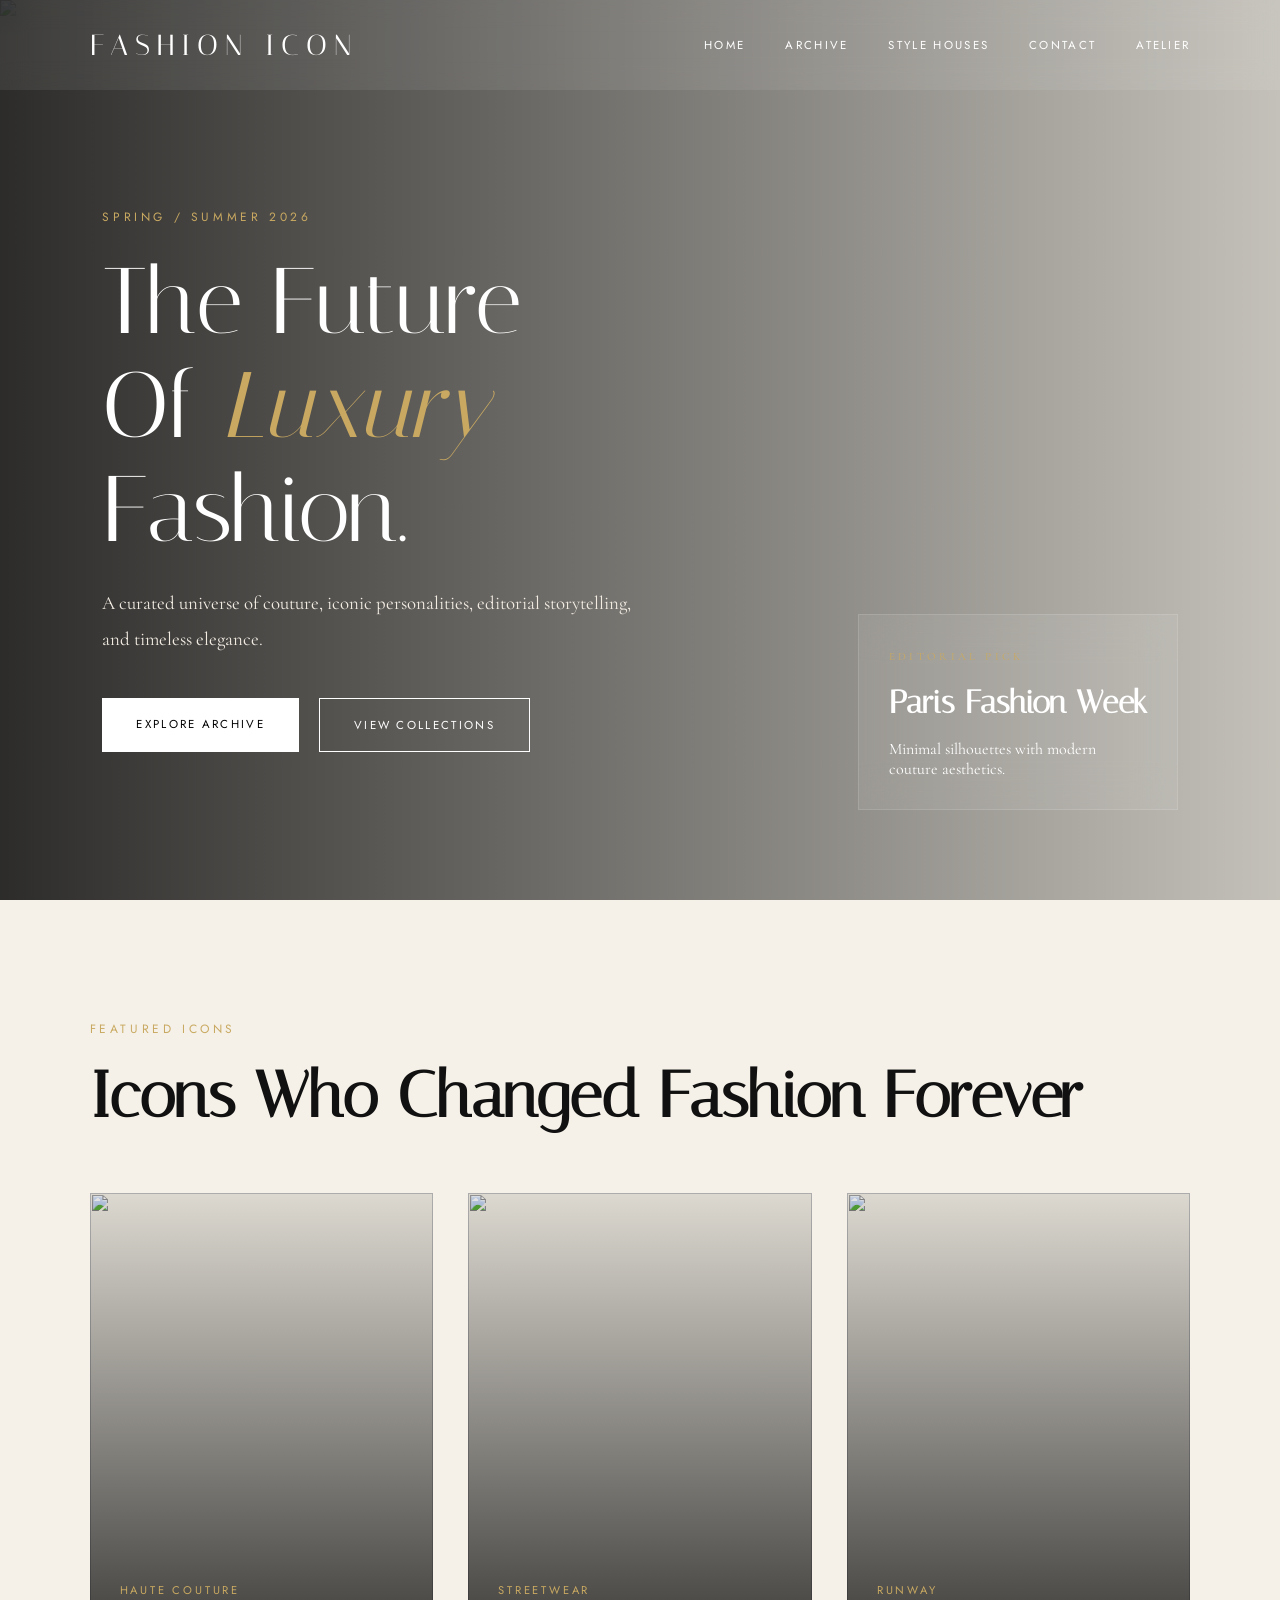
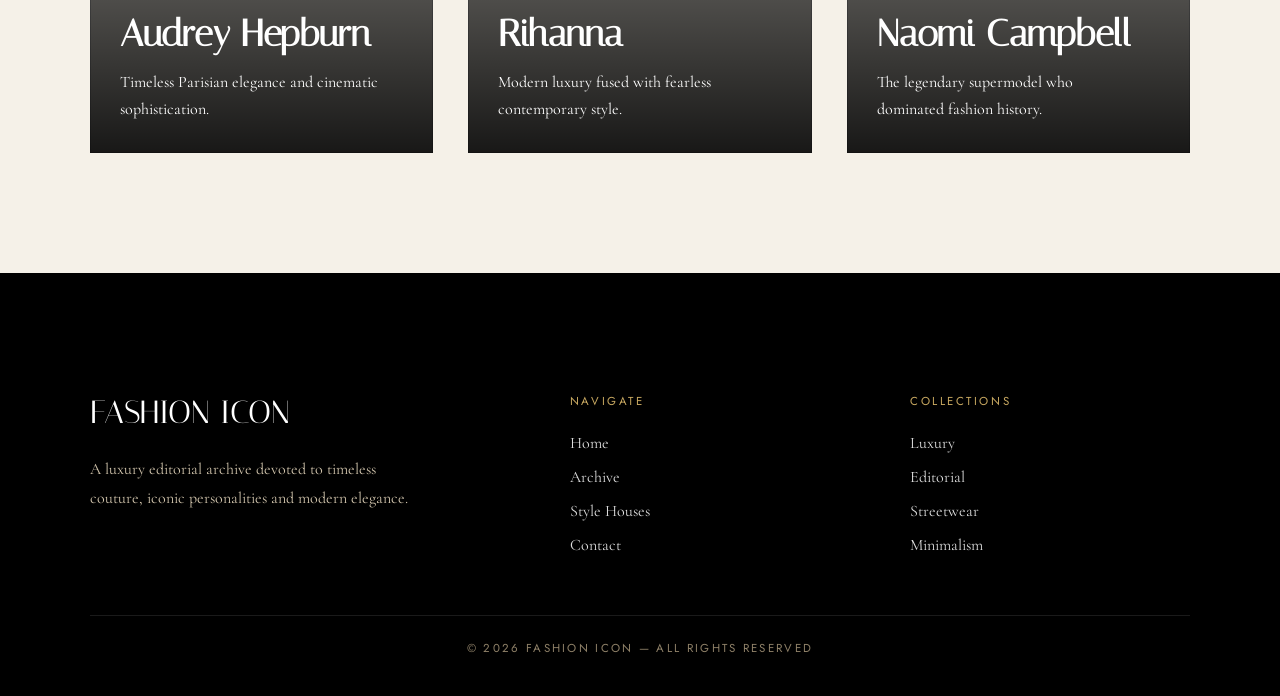
==== index.html @ 8b5f646d "first commit" ====
<!DOCTYPE html>
<html lang="en">

<head>

  <meta charset="UTF-8">
  <meta name="viewport" content="width=device-width, initial-scale=1.0">

  <title>Fashion Icon</title>

  <link rel="stylesheet" href="style.css">

</head>

<body>

  <!-- NAVBAR -->

  <nav class="nav">

    <div class="logo">
      FASHION ICON
    </div>

    <div class="nav-links">
      <a href="index.html">Home</a>
      <a href="archive.html">Archive</a>
      <a href="houses.html">Style Houses</a>
      <a href="contact.html">Contact</a>
      <a href="atelier.html">Atelier</a>
    </div>

  </nav>

  <!-- HERO -->

  <section class="hero">

    <div class="hero-bg">

      <img src="https://images.unsplash.com/photo-1515886657613-9f3515b0c78f?w=1800&q=90">

    </div>

    <div class="hero-overlay"></div>

    <div class="hero-content">

      <div class="eyebrow fade-up">
        SPRING / SUMMER 2026
      </div>

      <h1 class="fade-up delay-1">

        The Future<br>
        Of <span>Luxury</span><br>
        Fashion.

      </h1>

      <p class="fade-up delay-2">

        A curated universe of couture, iconic personalities,
        editorial storytelling, and timeless elegance.

      </p>

      <div class="hero-buttons fade-up delay-3">

        <a href="archive.html" class="btn btn-dark">
          Explore Archive
        </a>

        <a href="houses.html" class="btn btn-light">
          View Collections
        </a>

      </div>

    </div>

    <!-- FLOATING CARD -->

    <div class="floating-card">

      <span>Editorial Pick</span>

      <h3>
        Paris Fashion Week
      </h3>

      <p>
        Minimal silhouettes with modern couture aesthetics.
      </p>

    </div>

  </section>

  <!-- FEATURED -->

  <section class="featured">

    <div class="section-top">

      <div class="eyebrow">
        Featured Icons
      </div>

      <h2>
        Icons Who Changed Fashion Forever
      </h2>

    </div>

    <div class="cards">

      <!-- CARD -->

      <div class="card">

        <img src="https://images.unsplash.com/photo-1487412720507-e7ab37603c6f?w=900&q=80">

        <div class="card-overlay"></div>

        <div class="card-content">

          <div class="category">
            Haute Couture
          </div>

          <h3>
            Audrey Hepburn
          </h3>

          <p>
            Timeless Parisian elegance and cinematic sophistication.
          </p>

        </div>

      </div>

      <!-- CARD -->

      <div class="card">

        <img src="https://images.unsplash.com/photo-1494790108377-be9c29b29330?w=900&q=80">

        <div class="card-overlay"></div>

        <div class="card-content">

          <div class="category">
            Streetwear
          </div>

          <h3>
            Rihanna
          </h3>

          <p>
            Modern luxury fused with fearless contemporary style.
          </p>

        </div>

      </div>

      <!-- CARD -->

      <div class="card">

        <img src="https://images.unsplash.com/photo-1508214751196-bcfd4ca60f91?w=900&q=80">

        <div class="card-overlay"></div>

        <div class="card-content">

          <div class="category">
            Runway
          </div>

          <h3>
            Naomi Campbell
          </h3>

          <p>
            The legendary supermodel who dominated fashion history.
          </p>

        </div>

      </div>

    </div>

  </section>

  <!-- QUOTE -->

  <section class="quote-section">

    <div class="quote-box">

      <div class="quote-line"></div>

    </div>

  </section>

  <!-- FOOTER -->

  <footer>

    <div class="footer-grid">

      <div>

        <div class="footer-logo">
          FASHION ICON
        </div>

        <p class="footer-text">

          A luxury editorial archive devoted to timeless
          couture, iconic personalities and modern elegance.

        </p>

      </div>

      <div>

        <div class="footer-title">
          Navigate
        </div>

        <div class="footer-links">

          <a href="index.html">Home</a>
          <a href="archive.html">Archive</a>
          <a href="houses.html">Style Houses</a>
          <a href="contact.html">Contact</a>

        </div>

      </div>

      <div>

        <div class="footer-title">
          Collections
        </div>

        <div class="footer-links">

          <a href="#">Luxury</a>
          <a href="#">Editorial</a>
          <a href="#">Streetwear</a>
          <a href="#">Minimalism</a>

        </div>

      </div>

    </div>

    <div class="bottom">

      © 2026 Fashion Icon — All Rights Reserved

    </div>

  </footer>

</body>
</html>
---- style.css ----
@import url('https://fonts.googleapis.com/css2?family=Italiana&family=Cormorant+Garamond:wght@300;400;500;600;700&family=Jost:wght@300;400;500;600&display=swap');

*{
  margin:0;
  padding:0;
  box-sizing:border-box;
}

html{
  scroll-behavior:smooth;
}

body{
  background:#F5F1E8;
  overflow-x:hidden;
  font-family:'Cormorant Garamond', serif;
  color:#111;
}

/* NAVBAR */

.nav{
  position:fixed;
  top:0;
  left:0;
  width:100%;

  padding:28px 7%;

  display:flex;
  justify-content:space-between;
  align-items:center;

  background:rgba(255,255,255,0.08);

  backdrop-filter:blur(14px);

  z-index:999;
}

.logo{
  color:white;

  font-family:'Italiana', serif;
  font-size:1.8rem;

  letter-spacing:0.25em;
}

.nav-links{
  display:flex;
  gap:40px;
}

.nav-links a{
  color:white;
  text-decoration:none;

  font-family:'Jost', sans-serif;

  text-transform:uppercase;
  letter-spacing:0.2em;
  font-size:0.72rem;

  position:relative;
}

.nav-links a::after{
  content:"";
  position:absolute;
  left:0;
  bottom:-6px;

  width:0%;
  height:1px;

  background:#C9A961;

  transition:0.4s;
}

.nav-links a:hover::after{
  width:100%;
}

/* HERO SECTIONS */

.hero,
.archive-hero,
.houses-hero,
.contact-hero,
.atelier-hero{
  position:relative;

  min-height:100vh;

  overflow:hidden;

  display:flex;
  align-items:center;

  padding:140px 8% 80px;
}

.hero-bg,
.archive-bg,
.houses-bg,
.contact-bg,
.atelier-bg{
  position:absolute;
  inset:0;

  width:100%;
  height:100%;

  object-fit:cover;

  animation:zoomHero 14s ease-in-out infinite alternate;
}

.hero-overlay,
.archive-overlay,
.houses-overlay,
.contact-overlay,
.atelier-overlay{
  position:absolute;
  inset:0;

  background:linear-gradient(
    to right,
    rgba(0,0,0,0.82),
    rgba(0,0,0,0.2)
  );
}

.hero-content,
.archive-content,
.houses-content,
.contact-content,
.atelier-content{
  position:relative;
  z-index:2;

  max-width:760px;

  color:white;
}

.eyebrow{
  font-family:'Jost', sans-serif;

  text-transform:uppercase;
  letter-spacing:0.3em;

  font-size:0.75rem;

  color:#C9A961;
}

/* HERO TEXT */

.hero-content h1,
.archive-content h1,
.houses-content h1,
.contact-content h1,
.atelier-content h1{
  font-size:5.8rem;

  line-height:1.12;

  margin:24px 0;

  font-family:'Italiana', serif;

  font-weight:400;
}

.hero-content span,
.archive-content span,
.houses-content span,
.contact-content span,
.atelier-content span{
  color:#C9A961;
  font-style:italic;
}

.hero-content p,
.archive-content p,
.houses-content p,
.contact-content p,
.atelier-content p{
  max-width:560px;

  line-height:1.9;

  font-size:1.18rem;

  color:#f2ece3;
}

/* BUTTONS */

.hero-buttons{
  display:flex;
  gap:20px;

  margin-top:40px;
}

.btn{
  padding:18px 34px;

  text-decoration:none;

  font-family:'Jost', sans-serif;

  text-transform:uppercase;

  letter-spacing:0.2em;

  font-size:0.72rem;

  transition:0.4s;
}

.btn-dark{
  background:white;
  color:black;
}

.btn-dark:hover{
  transform:translateY(-4px);
}

.btn-light{
  border:1px solid white;
  color:white;
}

.btn-light:hover{
  background:white;
  color:black;
}

/* FLOATING CARD */

.floating-card{
  position:absolute;

  right:8%;
  bottom:10%;

  z-index:3;

  width:320px;

  background:rgba(255,255,255,0.08);

  backdrop-filter:blur(20px);

  border:1px solid rgba(255,255,255,0.12);

  padding:30px;

  color:white;
}

.floating-card span{
  font-size:0.7rem;

  letter-spacing:0.3em;

  text-transform:uppercase;

  color:#C9A961;
}

.floating-card h3{
  margin:18px 0;

  font-size:2rem;

  font-family:'Italiana', serif;
}

/* SECTIONS */

.featured,
.houses-section,
.contact-section,
.atelier-section{
  padding:120px 7%;
}

.section-top{
  margin-bottom:60px;
}

.section-top h2{
  font-size:4rem;

  margin-top:20px;

  font-family:'Italiana', serif;
}

/* CARDS */

.cards,
.houses-grid{
  display:grid;
  grid-template-columns:repeat(3,1fr);
  gap:35px;
}

.card,
.house-card{
  position:relative;
  overflow:hidden;

  height:560px;

  cursor:pointer;
}

.card img,
.house-card img{
  width:100%;
  height:100%;

  object-fit:cover;

  transition:0.8s;
}

.card:hover img,
.house-card:hover img{
  transform:scale(1.08);
}

.card-overlay,
.house-overlay{
  position:absolute;
  inset:0;

  background:linear-gradient(
    to top,
    rgba(0,0,0,0.9),
    rgba(0,0,0,0.1)
  );
}

.card-content,
.house-content{
  position:absolute;

  left:30px;
  bottom:30px;

  color:white;

  z-index:2;
}

.category,
.house-content span{
  color:#C9A961;

  text-transform:uppercase;

  font-size:0.7rem;

  letter-spacing:0.25em;

  font-family:'Jost', sans-serif;
}

.card-content h3,
.house-content h2{
  font-size:2.3rem;

  margin:14px 0;

  font-family:'Italiana', serif;
}

.card-content p,
.house-content p{
  max-width:260px;

  line-height:1.7;
}

/* FILTERS */

.filter-section{
  padding:60px 7%;
}

.filter-buttons{
  display:flex;
  gap:18px;
  flex-wrap:wrap;
}

.filter-buttons button{
  padding:14px 26px;

  border:1px solid rgba(0,0,0,0.12);

  background:white;

  cursor:pointer;

  font-family:'Jost', sans-serif;

  text-transform:uppercase;

  letter-spacing:0.2em;

  font-size:0.7rem;

  transition:0.4s;
}

.filter-buttons button:hover,
.filter-buttons .active{
  background:black;
  color:white;
}

/* CONTACT + ATELIER */

.contact-container,
.atelier-container{
  display:grid;
  grid-template-columns:1fr 1fr;
  gap:80px;

  align-items:start;
}

.contact-info h2,
.atelier-info h2{
  font-size:4rem;

  margin:25px 0;

  font-family:'Italiana', serif;
}

.contact-info p,
.atelier-info p{
  line-height:1.9;

  max-width:500px;

  color:#444;
}

.info-box,
.atelier-box{
  margin-top:40px;
}

.info-box h3,
.atelier-box h3{
  font-size:1rem;

  text-transform:uppercase;

  letter-spacing:0.2em;

  font-family:'Jost', sans-serif;

  color:#C9A961;

  margin-bottom:12px;
}

.info-box span,
.atelier-box span{
  font-size:1.2rem;
}

/* FORMS */

.contact-form-premium,
.atelier-form{
  display:flex;
  flex-direction:column;
  gap:24px;
}

.contact-form-premium input,
.contact-form-premium textarea,
.atelier-form input{
  padding:20px;

  border:none;

  background:white;

  font-size:1rem;

  font-family:'Cormorant Garamond', serif;
}

.contact-form-premium textarea{
  min-height:180px;

  resize:none;
}

.contact-form-premium input:focus,
.contact-form-premium textarea:focus,
.atelier-form input:focus{
  outline:none;

  border:1px solid #C9A961;
}

.contact-form-premium button,
.atelier-form button{
  width:220px;

  padding:18px;

  border:none;

  background:black;

  color:white;

  cursor:pointer;

  font-family:'Jost', sans-serif;

  text-transform:uppercase;

  letter-spacing:0.2em;

  transition:0.4s;
}

.contact-form-premium button:hover,
.atelier-form button:hover{
  background:#C9A961;
  color:black;
}

/* FOOTER */

footer{
  background:black;
  color:white;

  padding:120px 7% 40px;
}

.footer-grid{
  display:grid;
  grid-template-columns:1.5fr 1fr 1fr;
  gap:60px;
}

.footer-logo{
  font-size:2rem;

  font-family:'Italiana', serif;
}

.footer-text{
  margin-top:24px;

  max-width:340px;

  line-height:1.8;

  color:#d1c4ac;
}

.footer-title{
  margin-bottom:24px;

  color:#C9A961;

  text-transform:uppercase;

  letter-spacing:0.22em;

  font-size:0.72rem;

  font-family:'Jost', sans-serif;
}

.footer-links{
  display:flex;
  flex-direction:column;
  gap:14px;
}

.footer-links a{
  color:#ddd;

  text-decoration:none;
}

.bottom{
  margin-top:60px;
  padding-top:24px;

  border-top:1px solid rgba(255,255,255,0.1);

  text-align:center;

  color:#8f8168;

  font-size:0.72rem;

  letter-spacing:0.2em;

  text-transform:uppercase;

  font-family:'Jost', sans-serif;
}

/* ANIMATIONS */

.fade-up{
  opacity:0;
  transform:translateY(50px);

  animation:fadeUp 1s forwards;
}

.delay-1{
  animation-delay:0.2s;
}

.delay-2{
  animation-delay:0.5s;
}

.delay-3{
  animation-delay:0.8s;
}

@keyframes fadeUp{

  to{
    opacity:1;
    transform:translateY(0);
  }

}

@keyframes zoomHero{

  from{
    transform:scale(1);
  }

  to{
    transform:scale(1.08);
  }

}

/* RESPONSIVE */

@media(max-width:1000px){

  .cards,
  .houses-grid,
  .contact-container,
  .atelier-container{
    grid-template-columns:1fr;
  }

  .hero-content h1,
  .archive-content h1,
  .houses-content h1,
  .contact-content h1,
  .atelier-content h1{
    font-size:4.5rem;
  }

  .floating-card{
    display:none;
  }

}

@media(max-width:768px){

  .nav-links{
    display:none;
  }

  .hero-content h1,
  .archive-content h1,
  .houses-content h1,
  .contact-content h1,
  .atelier-content h1{
    font-size:3.5rem;
    line-height:1.15;
  }

  .section-top h2,
  .contact-info h2,
  .atelier-info h2{
    font-size:2.8rem;
  }

  .footer-grid{
    grid-template-columns:1fr;
  }

}
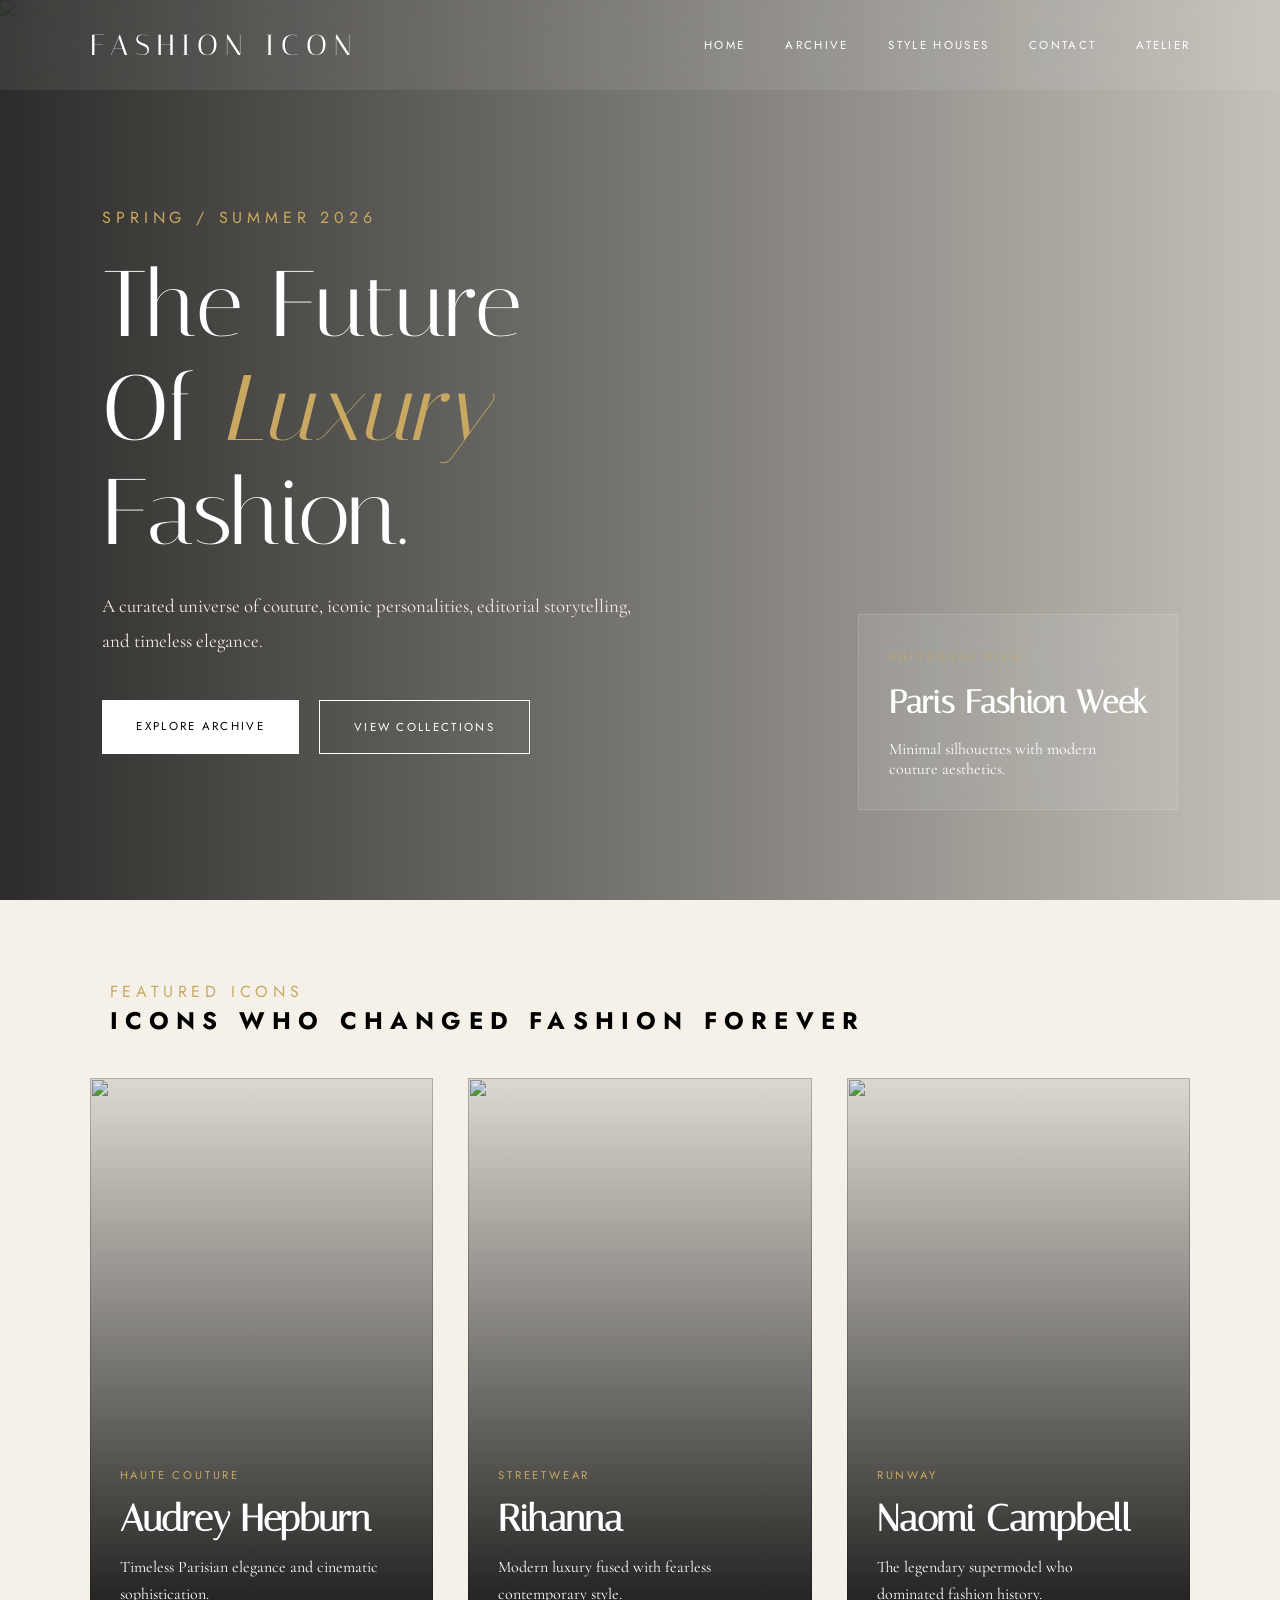
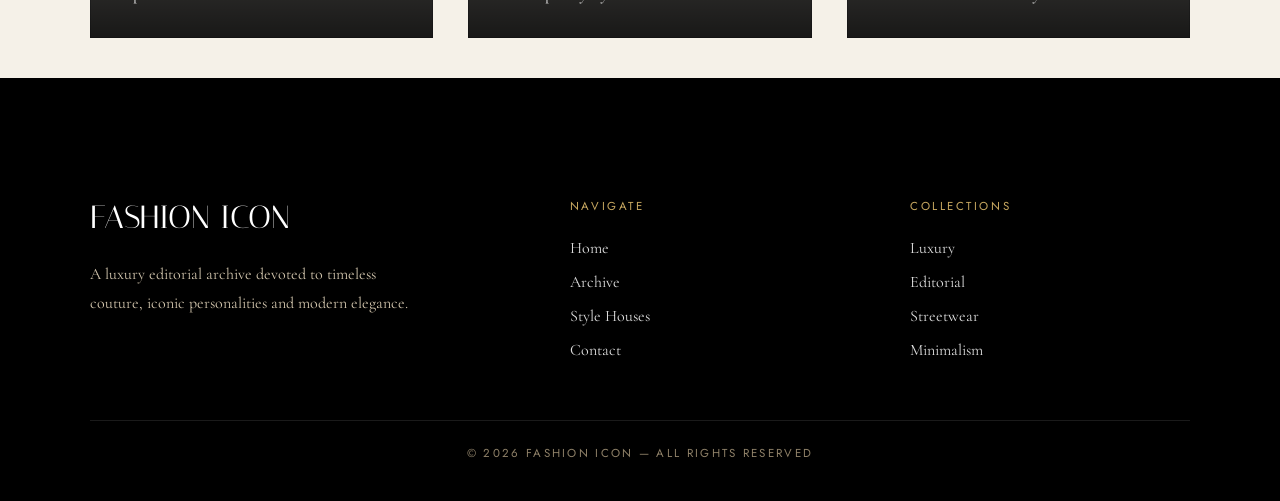
==== commit 79ce25bc: "Updated contact form validation and popup alerts" ====
--- a/index.html
+++ b/index.html
@@ -9,7 +9,7 @@
   <title>Fashion Icon</title>
 
   <link rel="stylesheet" href="style.css">
-
+<script defer src="main.js"></script>
 </head>
 
 <body>
@@ -102,15 +102,8 @@
   <section class="featured">
 
     <div class="section-top">
-
-      <div class="eyebrow">
-        Featured Icons
-      </div>
-
-      <h2>
-        Icons Who Changed Fashion Forever
-      </h2>
-
+      <div class="eyebrow">Featured Icons</div>
+      <h1 class="eyebrow">Icons Who Changed Fashion Forever</h1>
     </div>
 
     <div class="cards">
@@ -119,7 +112,7 @@
 
       <div class="card">
 
-        <img src="https://images.unsplash.com/photo-1487412720507-e7ab37603c6f?w=900&q=80">
+        <img src="https://hips.hearstapps.com/hmg-prod/images/audrey-hepburn-in-breakfast-at-tiffanys-1633528960.jpg">
 
         <div class="card-overlay"></div>
 
@@ -145,7 +138,7 @@
 
       <div class="card">
 
-        <img src="https://images.unsplash.com/photo-1494790108377-be9c29b29330?w=900&q=80">
+        <img src="https://hips.hearstapps.com/hmg-prod/images/gettyimages-860960438-1551719878.jpg?crop=0.895xw:0.961xh;0.0459xw,0.0183xh">
 
         <div class="card-overlay"></div>
 
@@ -171,7 +164,7 @@
 
       <div class="card">
 
-        <img src="https://images.unsplash.com/photo-1508214751196-bcfd4ca60f91?w=900&q=80">
+        <img src="https://cloudfront-us-east-1.images.arcpublishing.com/artear/RLDCPKJOLVBBTANZKEJLLZJSVQ.jpg">
 
         <div class="card-overlay"></div>
 
@@ -268,7 +261,7 @@
 
     <div class="bottom">
 
-      © 2026 Fashion Icon — All Rights Reserved
+      ©️ 2026 Fashion Icon — All Rights Reserved
 
     </div>
 
--- a/style.css
+++ b/style.css
@@ -24,26 +24,25 @@
   top:0;
   left:0;
   width:100%;
-
   padding:28px 7%;
-
   display:flex;
   justify-content:space-between;
   align-items:center;
-
   background:rgba(255,255,255,0.08);
-
   backdrop-filter:blur(14px);
 
+  transition:
+  background 0.4s ease,
+  backdrop-filter 0.4s ease,
+  box-shadow 0.4s ease;
+
   z-index:999;
 }
 
 .logo{
   color:white;
-
   font-family:'Italiana', serif;
   font-size:1.8rem;
-
   letter-spacing:0.25em;
 }
 
@@ -55,14 +54,12 @@
 .nav-links a{
   color:white;
   text-decoration:none;
-
-  font-family:'Jost', sans-serif;
-
+  font-family:'Jost', sans-serif;
   text-transform:uppercase;
   letter-spacing:0.2em;
   font-size:0.72rem;
-
   position:relative;
+  transition:0.3s;
 }
 
 .nav-links a::after{
@@ -70,20 +67,21 @@
   position:absolute;
   left:0;
   bottom:-6px;
-
   width:0%;
   height:1px;
-
   background:#C9A961;
-
   transition:0.4s;
+}
+
+.nav-links a:hover{
+  color:#C9A961;
 }
 
 .nav-links a:hover::after{
   width:100%;
 }
 
-/* HERO SECTIONS */
+/* HERO */
 
 .hero,
 .archive-hero,
@@ -91,14 +89,10 @@
 .contact-hero,
 .atelier-hero{
   position:relative;
-
   min-height:100vh;
-
   overflow:hidden;
-
   display:flex;
   align-items:center;
-
   padding:140px 8% 80px;
 }
 
@@ -109,12 +103,9 @@
 .atelier-bg{
   position:absolute;
   inset:0;
-
   width:100%;
   height:100%;
-
   object-fit:cover;
-
   animation:zoomHero 14s ease-in-out infinite alternate;
 }
 
@@ -140,24 +131,20 @@
 .atelier-content{
   position:relative;
   z-index:2;
-
   max-width:760px;
-
   color:white;
 }
 
 .eyebrow{
   font-family:'Jost', sans-serif;
-
   text-transform:uppercase;
   letter-spacing:0.3em;
-
-  font-size:0.75rem;
-
   color:#C9A961;
 }
 
-/* HERO TEXT */
+.section-top h1{
+  color:#000;
+}
 
 .hero-content h1,
 .archive-content h1,
@@ -165,13 +152,9 @@
 .contact-content h1,
 .atelier-content h1{
   font-size:5.8rem;
-
   line-height:1.12;
-
   margin:24px 0;
-
   font-family:'Italiana', serif;
-
   font-weight:400;
 }
 
@@ -190,11 +173,8 @@
 .contact-content p,
 .atelier-content p{
   max-width:560px;
-
   line-height:1.9;
-
   font-size:1.18rem;
-
   color:#f2ece3;
 }
 
@@ -203,23 +183,16 @@
 .hero-buttons{
   display:flex;
   gap:20px;
-
   margin-top:40px;
 }
 
 .btn{
   padding:18px 34px;
-
   text-decoration:none;
-
-  font-family:'Jost', sans-serif;
-
-  text-transform:uppercase;
-
+  font-family:'Jost', sans-serif;
+  text-transform:uppercase;
   letter-spacing:0.2em;
-
   font-size:0.72rem;
-
   transition:0.4s;
 }
 
@@ -246,40 +219,30 @@
 
 .floating-card{
   position:absolute;
-
   right:8%;
   bottom:10%;
-
   z-index:3;
-
   width:320px;
 
   background:rgba(255,255,255,0.08);
-
   backdrop-filter:blur(20px);
 
   border:1px solid rgba(255,255,255,0.12);
 
   padding:30px;
-
   color:white;
 }
 
 .floating-card span{
   font-size:0.7rem;
-
   letter-spacing:0.3em;
-
-  text-transform:uppercase;
-
+  text-transform:uppercase;
   color:#C9A961;
 }
 
 .floating-card h3{
   margin:18px 0;
-
   font-size:2rem;
-
   font-family:'Italiana', serif;
 }
 
@@ -288,20 +251,48 @@
 .featured,
 .houses-section,
 .contact-section,
-.atelier-section{
-  padding:120px 7%;
-}
-
-.section-top{
-  margin-bottom:60px;
-}
-
-.section-top h2{
-  font-size:4rem;
-
-  margin-top:20px;
-
-  font-family:'Italiana', serif;
+.atelier-section,
+.camera-section{
+  padding:40px 7%;
+}
+
+/* FILTER BUTTONS */
+
+.filter-buttons{
+  display:flex;
+  justify-content:center;
+  flex-wrap:wrap;
+  gap:40px;
+  padding:40px;
+}
+
+.filter-buttons button{
+  background:black;
+  color:white;
+  border:none;
+
+  padding:18px 34px;
+
+  font-size:18px;
+  cursor:pointer;
+
+  border-radius:0px;
+
+  transition:0.4s;
+
+  font-family:'Jost', sans-serif;
+
+  text-transform:uppercase;
+
+  letter-spacing:0.12em;
+
+  min-width:140px;
+}
+
+.filter-buttons button:hover{
+  background:#C9A961;
+  color:black;
+  transform:translateY(-3px);
 }
 
 /* CARDS */
@@ -317,9 +308,7 @@
 .house-card{
   position:relative;
   overflow:hidden;
-
   height:560px;
-
   cursor:pointer;
 }
 
@@ -327,9 +316,7 @@
 .house-card img{
   width:100%;
   height:100%;
-
   object-fit:cover;
-
   transition:0.8s;
 }
 
@@ -353,110 +340,64 @@
 .card-content,
 .house-content{
   position:absolute;
-
   left:30px;
   bottom:30px;
-
-  color:white;
-
+  color:white;
   z-index:2;
 }
 
 .category,
 .house-content span{
   color:#C9A961;
-
-  text-transform:uppercase;
-
+  text-transform:uppercase;
   font-size:0.7rem;
-
   letter-spacing:0.25em;
-
   font-family:'Jost', sans-serif;
 }
 
 .card-content h3,
 .house-content h2{
   font-size:2.3rem;
-
   margin:14px 0;
-
   font-family:'Italiana', serif;
 }
 
 .card-content p,
 .house-content p{
   max-width:260px;
-
   line-height:1.7;
 }
 
-/* FILTERS */
-
-.filter-section{
-  padding:60px 7%;
-}
-
-.filter-buttons{
-  display:flex;
-  gap:18px;
-  flex-wrap:wrap;
-}
-
-.filter-buttons button{
-  padding:14px 26px;
-
-  border:1px solid rgba(0,0,0,0.12);
-
-  background:white;
-
-  cursor:pointer;
-
-  font-family:'Jost', sans-serif;
-
-  text-transform:uppercase;
-
-  letter-spacing:0.2em;
-
-  font-size:0.7rem;
-
-  transition:0.4s;
-}
-
-.filter-buttons button:hover,
-.filter-buttons .active{
-  background:black;
-  color:white;
-}
-
 /* CONTACT + ATELIER */
 
 .contact-container,
-.atelier-container{
+.atelier-container,
+.camera-container{
   display:grid;
   grid-template-columns:1fr 1fr;
-  gap:80px;
-
-  align-items:start;
+  gap:100px;
+  align-items:center;
 }
 
 .contact-info h2,
-.atelier-info h2{
-  font-size:4rem;
-
+.atelier-info h2,
+.camera-info h2{
+  font-size:4.5rem;
   margin:25px 0;
-
+  line-height:1.05;
   font-family:'Italiana', serif;
 }
 
 .contact-info p,
-.atelier-info p{
+.atelier-info p,
+.camera-info p{
   line-height:1.9;
-
   max-width:500px;
-
   color:#444;
-}
+  font-size:1.1rem;
+}
+
+/* BOXES */
 
 .info-box,
 .atelier-box{
@@ -466,15 +407,10 @@
 .info-box h3,
 .atelier-box h3{
   font-size:1rem;
-
-  text-transform:uppercase;
-
+  text-transform:uppercase;
   letter-spacing:0.2em;
-
-  font-family:'Jost', sans-serif;
-
+  font-family:'Jost', sans-serif;
   color:#C9A961;
-
   margin-bottom:12px;
 }
 
@@ -483,7 +419,95 @@
   font-size:1.2rem;
 }
 
-/* FORMS */
+/* CAMERA BOX */
+
+.camera-box{
+  background:white;
+  padding:55px;
+  max-width:580px;
+  margin:auto;
+
+  border:1px solid rgba(0,0,0,0.06);
+
+  box-shadow:
+  0 20px 60px rgba(0,0,0,0.08);
+
+  position:relative;
+}
+
+.camera-box::before{
+  content:"";
+  position:absolute;
+  top:0;
+  left:0;
+  width:100%;
+  height:4px;
+  background:#C9A961;
+}
+
+/* CAMERA */
+
+#cameraFeed{
+  width:100%;
+  height:340px;
+  object-fit:cover;
+  background:black;
+
+  border-radius:16px;
+
+  border:2px solid #C9A961;
+
+  display:block;
+  margin-bottom:30px;
+}
+
+/* BUTTONS */
+
+.camera-buttons{
+  display:flex;
+  gap:16px;
+  margin-bottom:30px;
+}
+
+.camera-buttons button,
+.style-btn,
+.contact-form-premium button,
+.atelier-form button{
+  flex:1;
+
+  padding:18px;
+
+  border:none;
+
+  background:black;
+
+  color:white;
+
+  cursor:pointer;
+
+  font-family:'Jost', sans-serif;
+
+  text-transform:uppercase;
+
+  letter-spacing:0.18em;
+
+  font-size:0.72rem;
+
+  transition:0.4s;
+
+  border-radius:0px;
+}
+
+.camera-buttons button:hover,
+.style-btn:hover,
+.contact-form-premium button:hover,
+.atelier-form button:hover{
+  background:#C9A961;
+  color:black;
+  transform:translateY(-2px);
+}
+
+/* FORM ELEMENTS */
 
 .contact-form-premium,
 .atelier-form{
@@ -496,57 +520,65 @@
 .contact-form-premium textarea,
 .atelier-form input{
   padding:20px;
-
   border:none;
-
   background:white;
-
   font-size:1rem;
-
   font-family:'Cormorant Garamond', serif;
 }
 
 .contact-form-premium textarea{
   min-height:180px;
-
   resize:none;
 }
 
-.contact-form-premium input:focus,
-.contact-form-premium textarea:focus,
-.atelier-form input:focus{
-  outline:none;
-
-  border:1px solid #C9A961;
-}
-
-.contact-form-premium button,
-.atelier-form button{
-  width:220px;
-
-  padding:18px;
-
+/* SELECT */
+
+.shape-select{
+  margin-bottom:30px;
+}
+
+.shape-select label{
+  display:block;
+  margin-bottom:14px;
+
+  font-family:'Jost', sans-serif;
+
+  letter-spacing:0.18em;
+
+  text-transform:uppercase;
+
+  font-size:0.72rem;
+
+  color:#777;
+}
+
+.shape-select select{
+  width:100%;
+  padding:20px;
   border:none;
-
-  background:black;
-
-  color:white;
-
-  cursor:pointer;
-
-  font-family:'Jost', sans-serif;
-
-  text-transform:uppercase;
-
-  letter-spacing:0.2em;
-
-  transition:0.4s;
-}
-
-.contact-form-premium button:hover,
-.atelier-form button:hover{
-  background:#C9A961;
-  color:black;
+  background:#F5F1E8;
+
+  font-family:'Cormorant Garamond', serif;
+
+  font-size:1.05rem;
+  color:#111;
+}
+
+.style-btn{
+  width:100%;
+}
+
+/* ADVICE */
+
+.advice{
+  margin-top:30px;
+  line-height:1.9;
+  font-size:1.12rem;
+  color:#444;
+
+  border-left:2px solid #C9A961;
+
+  padding-left:18px;
 }
 
 /* FOOTER */
@@ -554,7 +586,6 @@
 footer{
   background:black;
   color:white;
-
   padding:120px 7% 40px;
 }
 
@@ -566,23 +597,18 @@
 
 .footer-logo{
   font-size:2rem;
-
   font-family:'Italiana', serif;
 }
 
 .footer-text{
   margin-top:24px;
-
   max-width:340px;
-
   line-height:1.8;
-
   color:#d1c4ac;
 }
 
 .footer-title{
   margin-bottom:24px;
-
   color:#C9A961;
 
   text-transform:uppercase;
@@ -602,7 +628,6 @@
 
 .footer-links a{
   color:#ddd;
-
   text-decoration:none;
 }
 
@@ -630,7 +655,6 @@
 .fade-up{
   opacity:0;
   transform:translateY(50px);
-
   animation:fadeUp 1s forwards;
 }
 
@@ -647,16 +671,13 @@
 }
 
 @keyframes fadeUp{
-
   to{
     opacity:1;
     transform:translateY(0);
   }
-
 }
 
 @keyframes zoomHero{
-
   from{
     transform:scale(1);
   }
@@ -664,7 +685,6 @@
   to{
     transform:scale(1.08);
   }
-
 }
 
 /* RESPONSIVE */
@@ -674,8 +694,21 @@
   .cards,
   .houses-grid,
   .contact-container,
-  .atelier-container{
+  .atelier-container,
+  .camera-container{
     grid-template-columns:1fr;
+  }
+
+  .camera-info,
+  .atelier-info,
+  .contact-info{
+    text-align:center;
+  }
+
+  .camera-info p,
+  .atelier-info p,
+  .contact-info p{
+    margin:auto;
   }
 
   .hero-content h1,
@@ -686,10 +719,13 @@
     font-size:4.5rem;
   }
 
+  .camera-buttons{
+    flex-direction:column;
+  }
+
   .floating-card{
     display:none;
   }
-
 }
 
 @media(max-width:768px){
@@ -707,14 +743,34 @@
     line-height:1.15;
   }
 
-  .section-top h2,
   .contact-info h2,
-  .atelier-info h2{
-    font-size:2.8rem;
+  .atelier-info h2,
+  .camera-info h2{
+    font-size:3rem;
+  }
+
+  .camera-box{
+    padding:30px;
+  }
+
+  #cameraFeed{
+    height:260px;
   }
 
   .footer-grid{
     grid-template-columns:1fr;
   }
 
+  .filter-buttons{
+    gap:20px;
+    padding:20px;
+  }
+
+  .filter-buttons button{
+    width:100%;
+  }
+}
+
+.section-top{
+  padding:40px 20px;
 }
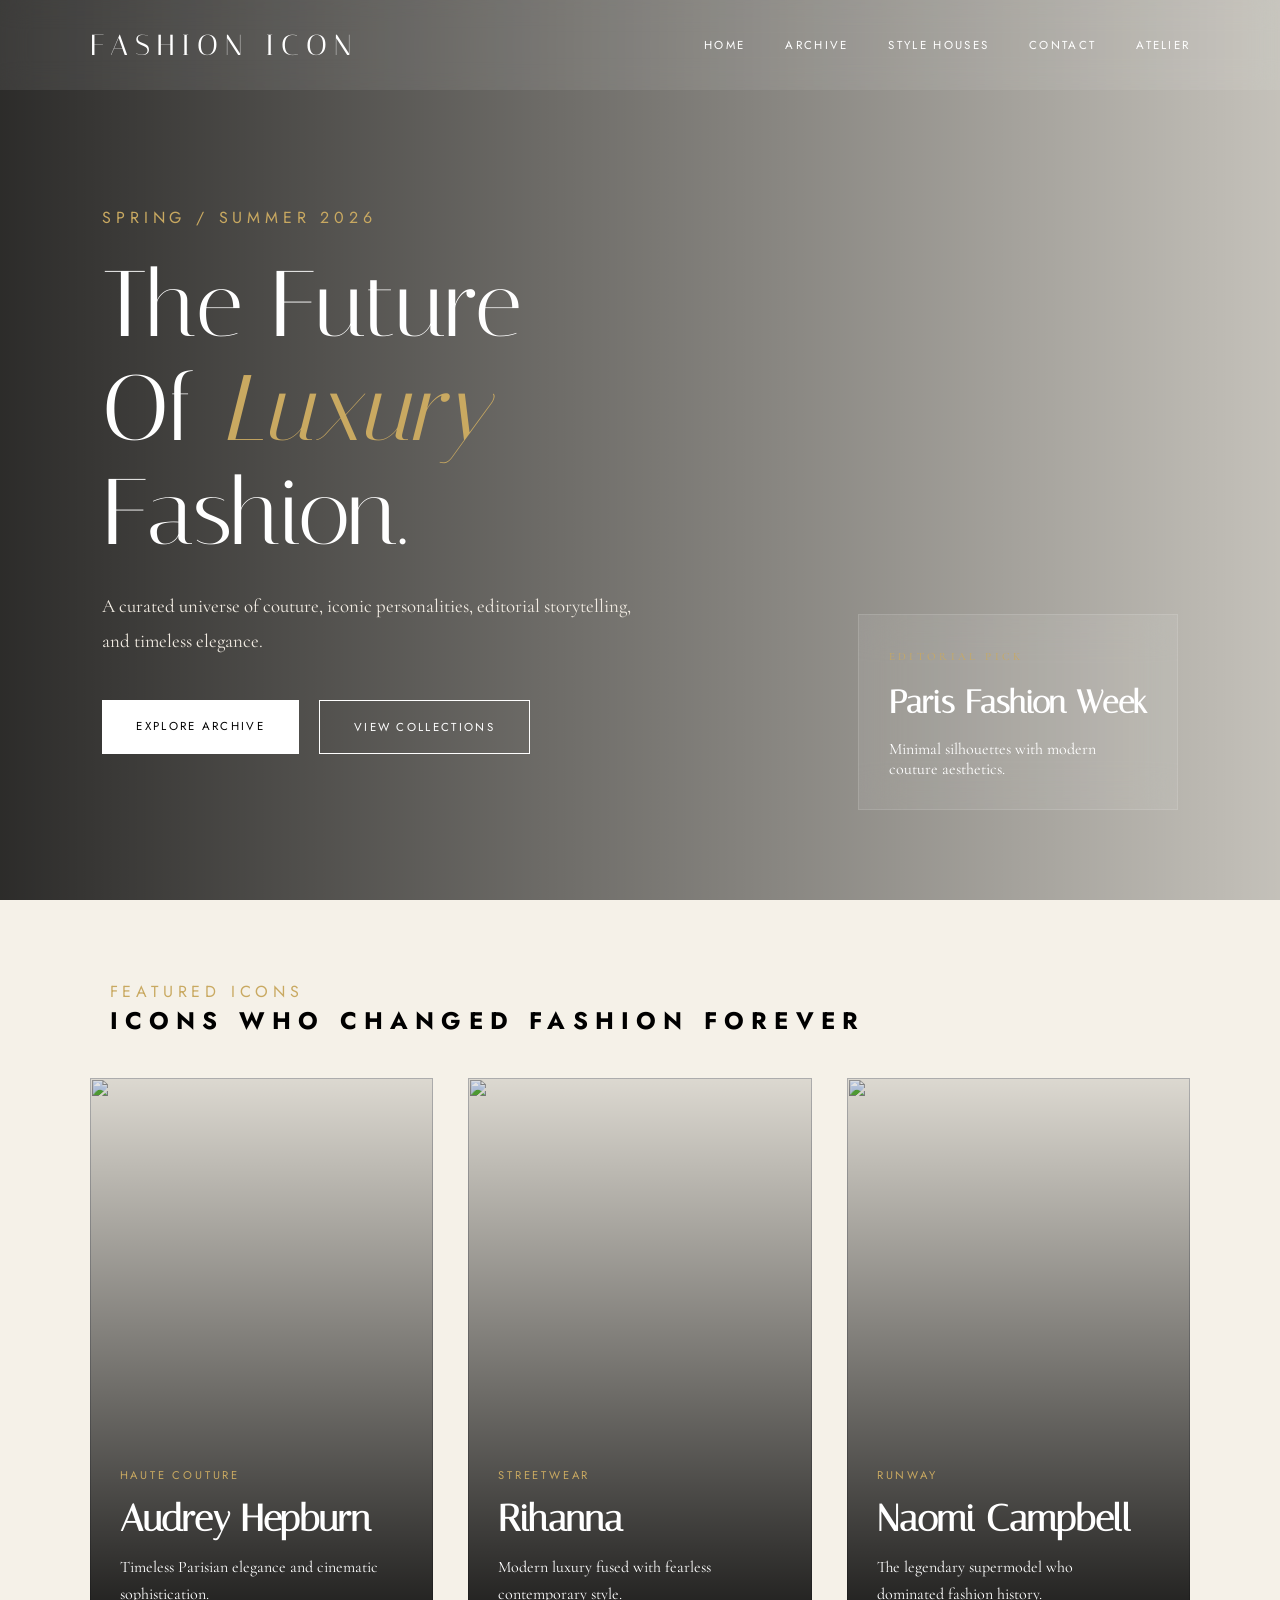
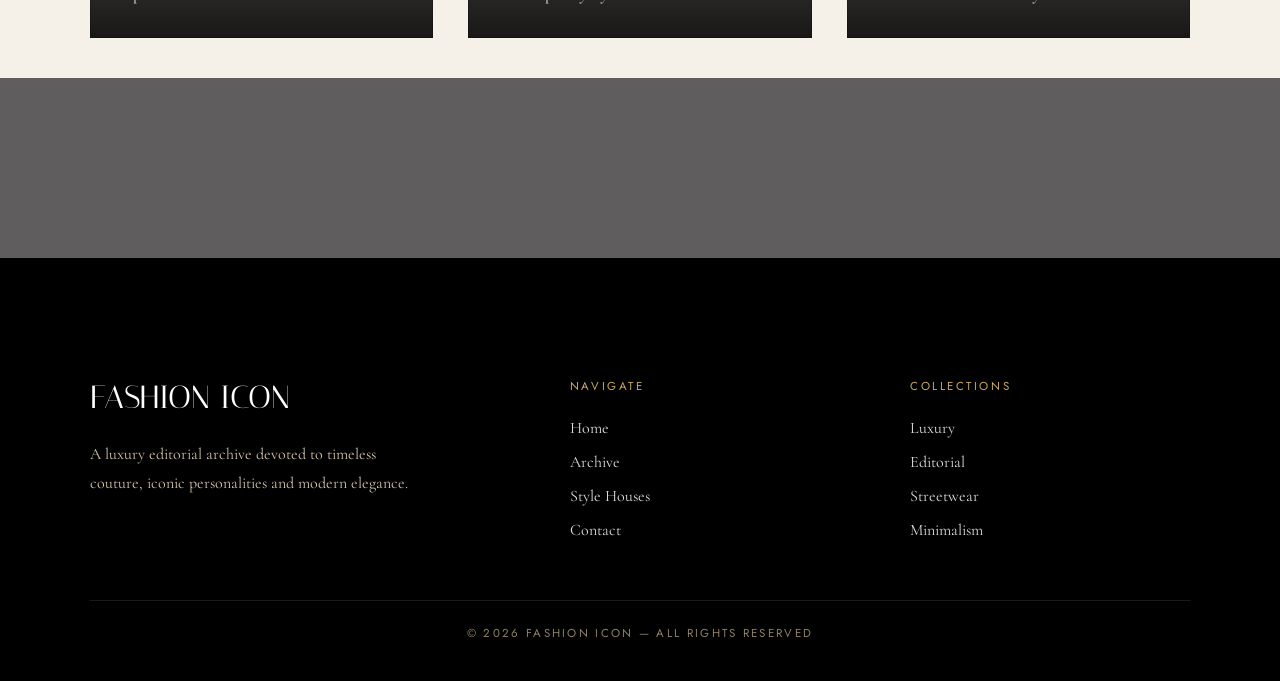
==== commit e3587c41: "Updated website files" ====
--- a/index.html
+++ b/index.html
@@ -31,7 +31,6 @@
     </div>
 
   </nav>
-
   <!-- HERO -->
 
   <section class="hero">
@@ -261,7 +260,7 @@
 
     <div class="bottom">
 
-      ©️ 2026 Fashion Icon — All Rights Reserved
+      © 2026 Fashion Icon — All Rights Reserved
 
     </div>
 
--- a/style.css
+++ b/style.css
@@ -773,4 +773,96 @@
 
 .section-top{
   padding:40px 20px;
-}+}
+
+/* Navbar scroll effect */
+.nav.scrolled {
+  background: rgba(0,0,0,0.55);
+  backdrop-filter: blur(16px);
+  transition: 0.4s ease;
+}
+
+/* Fade reveal */
+.hidden {
+  opacity: 0;
+  transform: translateY(40px);
+  transition: 1s;
+}
+
+.visible {
+  opacity: 1;
+  transform: translateY(0);
+}
+
+/* Style guide overlay */
+.style-guide-overlay {
+  position: absolute;
+  inset: 0;
+  background: rgba(0,0,0,0.85);
+  color: white;
+  display: flex;
+  flex-direction: column;
+  justify-content: center;
+  align-items: center;
+  text-align: center;
+  padding: 20px;
+  animation: fadeUp 0.6s ease forwards;
+}
+
+.style-guide-overlay h4 {
+  color: #C9A961;
+  font-family: 'Italiana', serif;
+  margin-bottom: 12px;
+}
+
+.style-guide-overlay ul {
+  list-style: none;
+  padding: 0;
+  margin: 0;
+  line-height: 1.8;
+  font-family: 'Jost', sans-serif;
+  font-size: 0.9rem;
+}
+
+.style-guide-overlay li {
+  margin-bottom: 6px;
+}
+
+.style-guide-overlay .style-btn {
+  margin-top: 14px;
+  padding: 10px 20px;
+  background: white;
+  color: rgb(1, 1, 1);
+  border: none;
+  cursor: pointer;
+  font-family: 'Jost', sans-serif;
+  text-transform: uppercase;
+  letter-spacing: 0.15em;
+  transition: 0.3s;
+}
+
+.style-guide-overlay .style-btn:hover {
+  background: #e1ddd4;
+  color: black;
+}
+
+.quote-line{
+  min-height:20vh;
+  display:flex;
+  justify-content:center;
+  align-items:center;
+  text-align:center;
+  padding:40px 20px;
+  background:#5f5d5d;
+   font-size: 30px;
+    font-weight: 600;
+}
+
+.quote-line h2{
+  color:rgb(248, 245, 245);
+  font-size:7rem;
+  line-height:1.3;
+  font-family:'Italiana', serif;
+  font-weight:400;
+}
+
